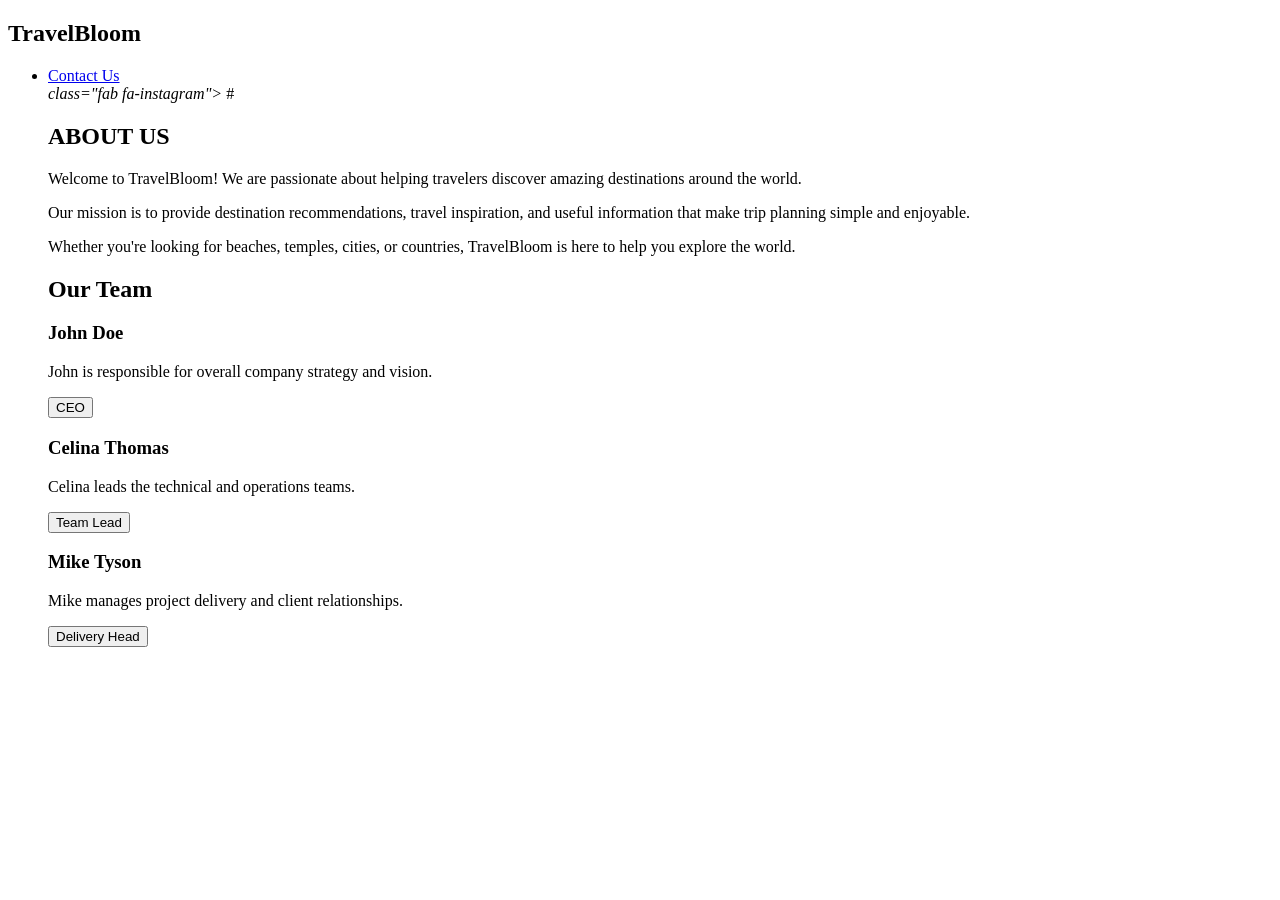
==== about_us.html @ 3e04e647 "update" ====
<!DOCTYPE html>
<html lang="en">
<head>
    <meta charset="UTF-8">
    <meta name="viewport" content="width=device-width, initial-scale=1.0">
    <title>About Us - TravelBloom</title>

    <link rel="stylesheet" href="travel_recommendationstylesheet"
        href="https://cdnjs.cloudflare.com/ajax/libs/font-awesome/6.5lass="navbar">

        <div class="logo">
            <i class="fas fa-globe"></i>
            <h2>TravelBloom</h2>
        </div>

        <ul class="nav-links">
            <li><a href="travel_ation.htmlHome</a></li>
            <li><aout_us.htmlAbout Us</a></li>
            <li><a href="contact_us.html">Contact Us</a></li/ul>

    </nav>

    <div class="social-icons">
        <a href="#"><i class="fab fa-twitter"       <a href="#"><i class="fab fa-facebook-f"></i></a>
 class="fab fa-instagram"></i></a>
        #<i class="fab fa-youtube"></i></a>
    </div>

    <section class="about-page">

        <div class="about-content">

            <h1>ABOUT US</h1>

            <div class="about-box">
                <p>
                    Welcome to TravelBloom! We are passionate about helping
                    travelers discover amazing destinations around the world.
                </p>

                <p>
                    Our mission is to provide destination recommendations,
                    travel inspiration, and useful information that make trip
                    planning simple and enjoyable.
                </p>

                <p>
                    Whether you're looking for beaches, temples, cities, or
                    countries, TravelBloom is here to help you explore the world.
                </p>
            </div>

            <h2 class="team-title">Our Team</h2>

            <div class="team-container">

                <div class="member">
                    <i class="fas fa-user-circle"></i>
                    <h3>John Doe</h3>
                    <p>John is responsible for overall company strategy and vision.</p>
                    <button>CEO</button>
                </div>

                <div class="member">
                    <i class="fas fa-user-circle"></i>
                    <h3>Celina Thomas</h3>
                    <p>Celina leads the technical and operations teams.</p>
                    <button>Team Lead</button>
                </div>

                <div class="member">
                    <i class="fas fa-user-circle"></i>
                    <h3>Mike Tyson</h3>
                    <p>Mike manages project delivery and client relationships.</p>
                    <button>Delivery Head</button>
                </div>

            </div>

        </div>

    </section>

</body>
</html>
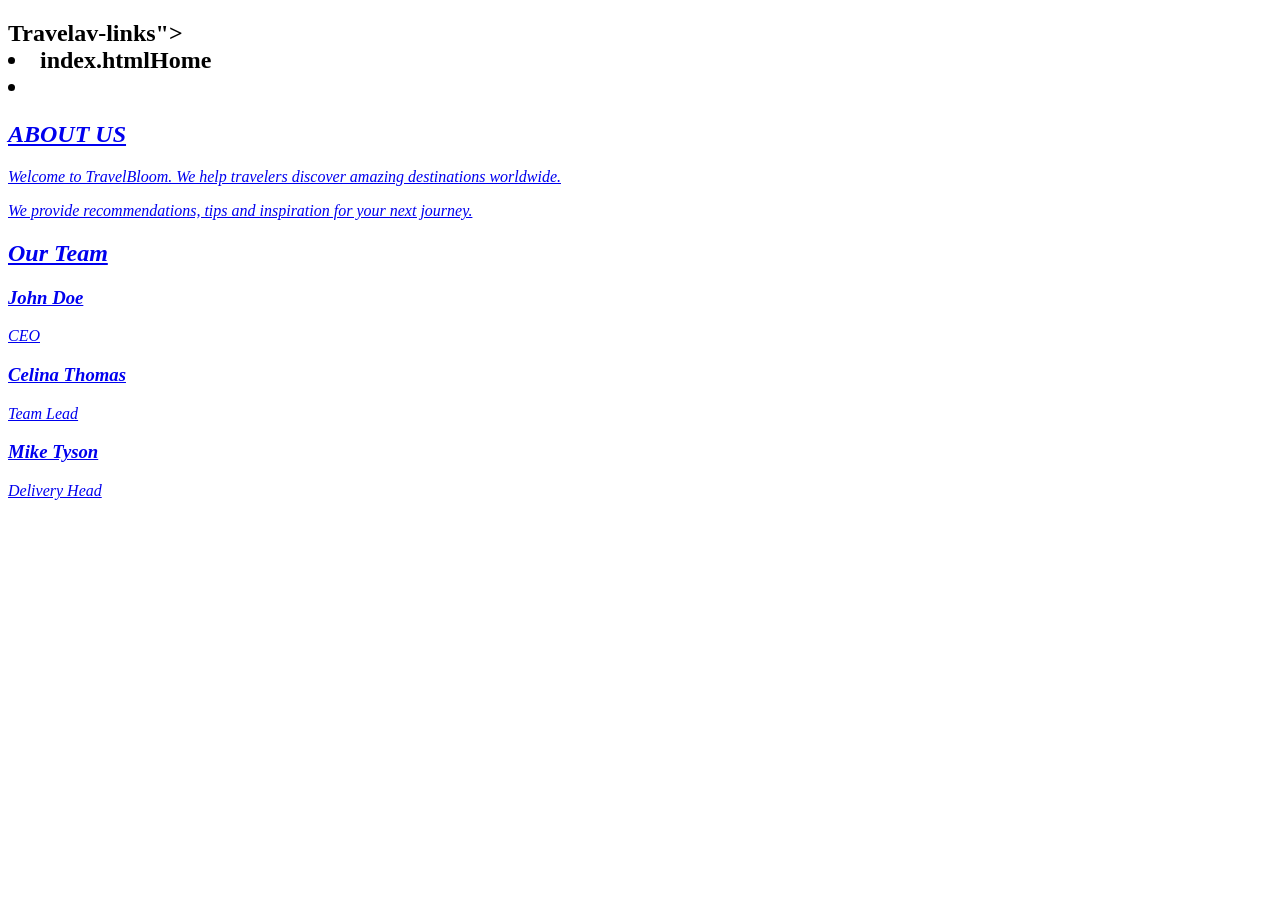
==== commit 06449ca6: "update" ====
--- a/about_us.html
+++ b/about_us.html
@@ -3,83 +3,75 @@
 <head>
     <meta charset="UTF-8">
     <meta name="viewport" content="width=device-width, initial-scale=1.0">
-    <title>About Us - TravelBloom</title>
+    <title>About Us</title>
 
-    <link rel="stylesheet" href="travel_recommendationstylesheet"
-        href="https://cdnjs.cloudflare.com/ajax/libs/font-awesome/6.5lass="navbar">
+    <linkl_recommendation.css
 
-        <div class="logo">
-            <i class="fas fa-globe"></i>
-            <h2>TravelBloom</h2>
+    <link rel="stylesheet"
+        href="https://cdnjs.cloudflare.com/ajax/libs/font-awesome/6.5.1/css/all.min.css">
+</head>
+<body>
+
+<nav class="navbar">
+    <div class="logo">
+        <i class="fas fa-globe"></i>
+        <h2>Travelav-links">
+        <li>index.htmlHome</a></li>
+        <li><a href="htmlAbout Us</a></li>
+        <li><a href="contact_us.htmls</a></li>
+    </ul>
+</nav>
+
+<div class="social-icons">
+    <a href="#"><i class="ter"></i></a>
+    <a href="#"><i class="fab fa-facebook-f    <ai class="fab fa-instagram"></i></a>
+    <a href="#"><i class="fab fa-youtube"/div>
+
+<section class="about-page">
+
+    <div class="about-content">
+
+        <h1>ABOUT US</h1>
+
+        <div class="about-box">
+            <p>
+                Welcome to TravelBloom. We help travelers discover
+                amazing destinations worldwide.
+            </p>
+
+            <p>
+                We provide recommendations, tips and inspiration
+                for your next journey.
+            </p>
         </div>
 
-        <ul class="nav-links">
-            <li><a href="travel_ation.htmlHome</a></li>
-            <li><aout_us.htmlAbout Us</a></li>
-            <li><a href="contact_us.html">Contact Us</a></li/ul>
+        <h2 class="team-title">Our Team</h2>
 
-    </nav>
+        <div class="team-container">
 
-    <div class="social-icons">
-        <a href="#"><i class="fab fa-twitter"       <a href="#"><i class="fab fa-facebook-f"></i></a>
- class="fab fa-instagram"></i></a>
-        #<i class="fab fa-youtube"></i></a>
-    </div>
-
-    <section class="about-page">
-
-        <div class="about-content">
-
-            <h1>ABOUT US</h1>
-
-            <div class="about-box">
-                <p>
-                    Welcome to TravelBloom! We are passionate about helping
-                    travelers discover amazing destinations around the world.
-                </p>
-
-                <p>
-                    Our mission is to provide destination recommendations,
-                    travel inspiration, and useful information that make trip
-                    planning simple and enjoyable.
-                </p>
-
-                <p>
-                    Whether you're looking for beaches, temples, cities, or
-                    countries, TravelBloom is here to help you explore the world.
-                </p>
+            <div class="member">
+                <i class="fas fa-user-circle"></i>
+                <h3>John Doe</h3>
+                <p>CEO</p>
             </div>
 
-            <h2 class="team-title">Our Team</h2>
+            <div class="member">
+                <i class="fas fa-user-circle"></i>
+                <h3>Celina Thomas</h3>
+                <p>Team Lead</p>
+            </div>
 
-            <div class="team-container">
-
-                <div class="member">
-                    <i class="fas fa-user-circle"></i>
-                    <h3>John Doe</h3>
-                    <p>John is responsible for overall company strategy and vision.</p>
-                    <button>CEO</button>
-                </div>
-
-                <div class="member">
-                    <i class="fas fa-user-circle"></i>
-                    <h3>Celina Thomas</h3>
-                    <p>Celina leads the technical and operations teams.</p>
-                    <button>Team Lead</button>
-                </div>
-
-                <div class="member">
-                    <i class="fas fa-user-circle"></i>
-                    <h3>Mike Tyson</h3>
-                    <p>Mike manages project delivery and client relationships.</p>
-                    <button>Delivery Head</button>
-                </div>
-
+            <div class="member">
+                <i class="fas fa-user-circle"></i>
+                <h3>Mike Tyson</h3>
+                <p>Delivery Head</p>
             </div>
 
         </div>
 
-    </section>
+    </div>
+
+</section>
 
 </body>
 </html>
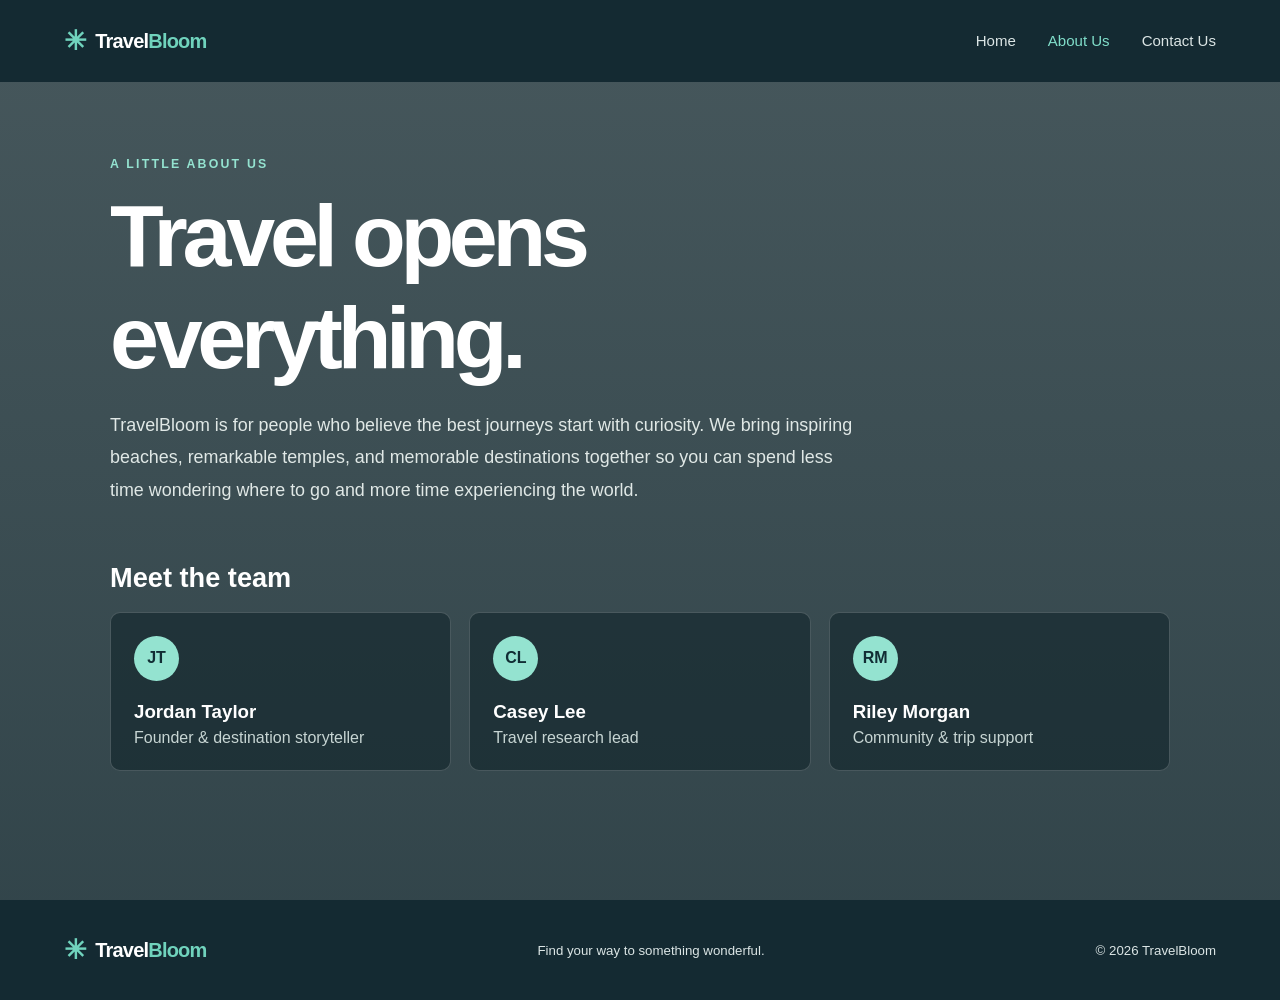
==== commit 7770c042: "update latest" ====
--- a/about_us.html
+++ b/about_us.html
@@ -3,75 +3,59 @@
 <head>
     <meta charset="UTF-8">
     <meta name="viewport" content="width=device-width, initial-scale=1.0">
-    <title>About Us</title>
-
-    <linkl_recommendation.css
-
-    <link rel="stylesheet"
-        href="https://cdnjs.cloudflare.com/ajax/libs/font-awesome/6.5.1/css/all.min.css">
+    <meta name="description" content="Learn how TravelBloom helps curious travelers find inspiring places.">
+    <title>About Us | TravelBloom</title>
+    <link rel="stylesheet" href="travel_recommendation.css">
 </head>
 <body>
+    <nav class="navbar" aria-label="Main navigation">
+        <a class="logo" href="index.html" aria-label="TravelBloom home">
+            <span class="logo-mark" aria-hidden="true">✳</span>
+            <span>Travel<span class="logo-accent">Bloom</span></span>
+        </a>
+        <ul class="nav-links">
+            <li><a href="index.html">Home</a></li>
+            <li><a class="active" href="about_us.html" aria-current="page">About Us</a></li>
+            <li><a href="contact_us.html">Contact Us</a></li>
+        </ul>
+    </nav>
 
-<nav class="navbar">
-    <div class="logo">
-        <i class="fas fa-globe"></i>
-        <h2>Travelav-links">
-        <li>index.htmlHome</a></li>
-        <li><a href="htmlAbout Us</a></li>
-        <li><a href="contact_us.htmls</a></li>
-    </ul>
-</nav>
-
-<div class="social-icons">
-    <a href="#"><i class="ter"></i></a>
-    <a href="#"><i class="fab fa-facebook-f    <ai class="fab fa-instagram"></i></a>
-    <a href="#"><i class="fab fa-youtube"/div>
-
-<section class="about-page">
-
-    <div class="about-content">
-
-        <h1>ABOUT US</h1>
-
-        <div class="about-box">
-            <p>
-                Welcome to TravelBloom. We help travelers discover
-                amazing destinations worldwide.
+    <main class="about-page">
+        <section class="about-content" aria-labelledby="about-title">
+            <p class="eyebrow">A little about us</p>
+            <h1 class="page-title" id="about-title">Travel opens<br>everything.</h1>
+            <p class="about-intro">
+                TravelBloom is for people who believe the best journeys start with curiosity.
+                We bring inspiring beaches, remarkable temples, and memorable destinations
+                together so you can spend less time wondering where to go and more time
+                experiencing the world.
             </p>
 
-            <p>
-                We provide recommendations, tips and inspiration
-                for your next journey.
-            </p>
-        </div>
+            <h2 class="team-title">Meet the team</h2>
+            <div class="team-container">
+                <article class="member">
+                    <span class="member-badge" aria-hidden="true">JT</span>
+                    <h3>Jordan Taylor</h3>
+                    <p>Founder &amp; destination storyteller</p>
+                </article>
+                <article class="member">
+                    <span class="member-badge" aria-hidden="true">CL</span>
+                    <h3>Casey Lee</h3>
+                    <p>Travel research lead</p>
+                </article>
+                <article class="member">
+                    <span class="member-badge" aria-hidden="true">RM</span>
+                    <h3>Riley Morgan</h3>
+                    <p>Community &amp; trip support</p>
+                </article>
+            </div>
+        </section>
+    </main>
 
-        <h2 class="team-title">Our Team</h2>
-
-        <div class="team-container">
-
-            <div class="member">
-                <i class="fas fa-user-circle"></i>
-                <h3>John Doe</h3>
-                <p>CEO</p>
-            </div>
-
-            <div class="member">
-                <i class="fas fa-user-circle"></i>
-                <h3>Celina Thomas</h3>
-                <p>Team Lead</p>
-            </div>
-
-            <div class="member">
-                <i class="fas fa-user-circle"></i>
-                <h3>Mike Tyson</h3>
-                <p>Delivery Head</p>
-            </div>
-
-        </div>
-
-    </div>
-
-</section>
-
+    <footer class="site-footer">
+        <a class="logo" href="index.html"><span class="logo-mark" aria-hidden="true">✳</span><span>Travel<span class="logo-accent">Bloom</span></span></a>
+        <p>Find your way to something wonderful.</p>
+        <span>© 2026 TravelBloom</span>
+    </footer>
 </body>
-</html>+</html>
--- a/travel_recommendation.css
+++ b/travel_recommendation.css
@@ -0,0 +1,606 @@
+:root {
+    color-scheme: light;
+    --ink: #172a35;
+    --muted: #647681;
+    --teal: #087e83;
+    --teal-dark: #06666b;
+    --paper: #f5f7f5;
+    --white: #fff;
+}
+
+* {
+    box-sizing: border-box;
+}
+
+html {
+    scroll-behavior: smooth;
+}
+
+body {
+    margin: 0;
+    color: var(--ink);
+    background: var(--paper);
+    font-family: "Avenir Next", Avenir, "Segoe UI", sans-serif;
+}
+
+a {
+    color: inherit;
+}
+
+.visually-hidden {
+    position: absolute;
+    width: 1px;
+    height: 1px;
+    padding: 0;
+    margin: -1px;
+    overflow: hidden;
+    clip: rect(0, 0, 0, 0);
+    white-space: nowrap;
+    border: 0;
+}
+
+.navbar {
+    position: relative;
+    z-index: 2;
+    display: flex;
+    min-height: 82px;
+    align-items: center;
+    justify-content: space-between;
+    gap: 28px;
+    padding: 14px clamp(20px, 5vw, 76px);
+    color: var(--white);
+    background: #142a32;
+}
+
+.logo {
+    display: inline-flex;
+    flex-shrink: 0;
+    align-items: center;
+    gap: 9px;
+    color: var(--white);
+    font-size: 1.25rem;
+    font-weight: 750;
+    letter-spacing: -.04em;
+    text-decoration: none;
+}
+
+.logo-mark {
+    color: #70d3bd;
+    font-size: 1.7rem;
+}
+
+.logo-accent {
+    color: #70d3bd;
+}
+
+.nav-links {
+    display: flex;
+    flex-shrink: 0;
+    gap: clamp(16px, 2.5vw, 34px);
+    padding: 0;
+    margin: 0;
+    list-style: none;
+}
+
+.nav-links a {
+    color: #dbe5e5;
+    font-size: .94rem;
+    text-decoration: none;
+    transition: color .2s ease;
+}
+
+.nav-links a:hover,
+.nav-links a.active {
+    color: #80deca;
+}
+
+.search-box {
+    display: flex;
+    flex: 1;
+    max-width: 505px;
+    align-items: center;
+    gap: 7px;
+    padding: 6px;
+    border-radius: 9px;
+    background: var(--white);
+}
+
+.search-box input {
+    width: 100%;
+    min-width: 80px;
+    padding: 9px 10px;
+    border: 0;
+    outline: 0;
+    color: var(--ink);
+    font: inherit;
+    font-size: .85rem;
+}
+
+.search-box input::placeholder {
+    color: #87959b;
+}
+
+.button {
+    display: inline-flex;
+    min-height: 40px;
+    align-items: center;
+    justify-content: center;
+    padding: 0 15px;
+    border: 0;
+    border-radius: 6px;
+    cursor: pointer;
+    font: inherit;
+    font-size: .86rem;
+    font-weight: 700;
+    text-decoration: none;
+    transition: background .2s ease, transform .2s ease;
+}
+
+.button:hover {
+    transform: translateY(-1px);
+}
+
+.button-primary {
+    color: var(--white);
+    background: var(--teal);
+}
+
+.button-primary:hover {
+    background: var(--teal-dark);
+}
+
+.button-quiet {
+    color: var(--teal-dark);
+    background: #e9f2ef;
+}
+
+.hero {
+    position: relative;
+    display: flex;
+    min-height: min(720px, calc(100vh - 82px));
+    align-items: center;
+    padding: 80px clamp(35px, 13vw, 190px);
+    color: var(--white);
+    background:
+        linear-gradient(90deg, rgba(9, 28, 35, .78) 0%, rgba(9, 28, 35, .49) 48%, rgba(9, 28, 35, .08) 100%),
+        url("https://images.unsplash.com/photo-1500530855697-b586d89ba3ee?auto=format&fit=crop&w=2000&q=85") center 52% / cover no-repeat;
+}
+
+.hero-content {
+    width: min(100%, 650px);
+}
+
+.eyebrow {
+    margin: 0 0 14px;
+    color: #94e3d0;
+    font-size: .77rem;
+    font-weight: 750;
+    letter-spacing: .18em;
+    text-transform: uppercase;
+}
+
+.hero h1 {
+    margin: 0 0 20px;
+    font-size: clamp(3.5rem, 7.5vw, 6.5rem);
+    font-weight: 750;
+    letter-spacing: -.06em;
+    line-height: .98;
+}
+
+.hero-copy {
+    max-width: 490px;
+    margin: 0 0 28px;
+    color: #e0e8e6;
+    font-size: 1.08rem;
+    line-height: 1.75;
+}
+
+.book-button {
+    min-height: 48px;
+    padding: 0 23px;
+}
+
+.social-rail {
+    position: absolute;
+    top: 50%;
+    left: clamp(16px, 3vw, 42px);
+    display: flex;
+    flex-direction: column;
+    gap: 13px;
+    transform: translateY(-50%);
+}
+
+.social-rail a {
+    display: grid;
+    width: 36px;
+    height: 36px;
+    place-items: center;
+    border: 1px solid rgba(255, 255, 255, .55);
+    border-radius: 50%;
+    color: var(--white);
+    font-size: .78rem;
+    font-weight: 700;
+    text-decoration: none;
+}
+
+.social-rail a:hover {
+    color: var(--ink);
+    background: var(--white);
+}
+
+.scroll-cue {
+    position: absolute;
+    right: clamp(20px, 5vw, 76px);
+    bottom: 32px;
+    display: flex;
+    align-items: center;
+    gap: 12px;
+    color: #e0e8e6;
+    font-size: .76rem;
+    letter-spacing: .1em;
+    text-decoration: none;
+    text-transform: uppercase;
+}
+
+.scroll-cue span {
+    color: #94e3d0;
+    font-size: 1.4rem;
+}
+
+.section-wrap {
+    width: min(1160px, calc(100% - 48px));
+    margin: 0 auto;
+}
+
+.discover {
+    min-height: 370px;
+    padding: 86px 0 100px;
+}
+
+.section-heading {
+    max-width: 680px;
+    margin: 0 auto;
+    text-align: center;
+}
+
+.section-heading .eyebrow {
+    color: var(--teal);
+}
+
+.section-heading h2 {
+    margin: 0 0 12px;
+    font-size: clamp(2rem, 4vw, 3rem);
+    letter-spacing: -.05em;
+}
+
+.section-heading > p:last-child {
+    margin: 0;
+    color: var(--muted);
+    line-height: 1.7;
+}
+
+.results-status {
+    min-height: 24px;
+    margin: 34px 0 18px;
+    color: var(--muted);
+    text-align: center;
+}
+
+.results-grid {
+    display: grid;
+    grid-template-columns: repeat(auto-fit, minmax(min(100%, 260px), 1fr));
+    gap: 22px;
+}
+
+.result-card {
+    overflow: hidden;
+    border-radius: 12px;
+    background: var(--white);
+    box-shadow: 0 10px 30px rgba(23, 42, 53, .08);
+}
+
+.result-card img {
+    display: block;
+    width: 100%;
+    height: 210px;
+    object-fit: cover;
+    background: #dce6e2;
+}
+
+.result-card-content {
+    padding: 20px 21px 23px;
+}
+
+.result-category {
+    margin: 0 0 8px;
+    color: var(--teal);
+    font-size: .7rem;
+    font-weight: 750;
+    letter-spacing: .12em;
+    text-transform: uppercase;
+}
+
+.result-card h3 {
+    margin: 0 0 9px;
+    font-size: 1.25rem;
+}
+
+.result-card p:last-child {
+    margin: 0;
+    color: var(--muted);
+    font-size: .92rem;
+    line-height: 1.65;
+}
+
+.site-footer {
+    display: flex;
+    min-height: 100px;
+    align-items: center;
+    justify-content: space-between;
+    gap: 20px;
+    padding: 22px clamp(20px, 5vw, 76px);
+    color: #dbe5e5;
+    background: #142a32;
+    font-size: .83rem;
+}
+
+.site-footer p {
+    margin: 0;
+}
+
+.about-page,
+.contact-page {
+    min-height: calc(100vh - 82px);
+    padding: 75px 24px;
+    background:
+        linear-gradient(rgba(13, 35, 42, .76), rgba(13, 35, 42, .84)),
+        url("https://images.unsplash.com/photo-1470770841072-f978cf4d019e?auto=format&fit=crop&w=2000&q=85") center / cover fixed;
+}
+
+.about-content,
+.contact-layout {
+    width: min(1060px, 100%);
+    margin: auto;
+    color: var(--white);
+}
+
+.page-title {
+    margin: 0 0 20px;
+    font-size: clamp(3rem, 7vw, 5.5rem);
+    letter-spacing: -.06em;
+}
+
+.about-intro {
+    max-width: 760px;
+    margin: 0;
+    color: #e0e8e6;
+    font-size: 1.12rem;
+    line-height: 1.8;
+}
+
+.team-title {
+    margin: 56px 0 18px;
+    font-size: 1.7rem;
+}
+
+.team-container {
+    display: grid;
+    grid-template-columns: repeat(3, minmax(0, 1fr));
+    gap: 18px;
+}
+
+.member {
+    padding: 23px;
+    border: 1px solid rgba(255, 255, 255, .19);
+    border-radius: 10px;
+    background: rgba(9, 28, 35, .5);
+}
+
+.member-badge {
+    display: grid;
+    width: 45px;
+    height: 45px;
+    margin-bottom: 20px;
+    place-items: center;
+    border-radius: 50%;
+    color: #112d34;
+    background: #94e3d0;
+    font-weight: 800;
+}
+
+.member h3 {
+    margin: 0 0 6px;
+}
+
+.member p {
+    margin: 0;
+    color: #c7d5d3;
+}
+
+.contact-layout {
+    display: grid;
+    grid-template-columns: 1fr minmax(300px, 480px);
+    align-items: center;
+    gap: 60px;
+}
+
+.contact-intro {
+    max-width: 400px;
+    color: #e0e8e6;
+    line-height: 1.7;
+}
+
+.contact-email {
+    display: inline-block;
+    margin-top: 12px;
+    color: #94e3d0;
+    text-decoration: none;
+}
+
+.contact-form {
+    display: flex;
+    flex-direction: column;
+    gap: 15px;
+    padding: 28px;
+    border: 1px solid rgba(255, 255, 255, .18);
+    border-radius: 12px;
+    background: rgba(9, 28, 35, .58);
+}
+
+.contact-form label {
+    display: flex;
+    flex-direction: column;
+    gap: 7px;
+    font-size: .9rem;
+    font-weight: 650;
+}
+
+.contact-form input,
+.contact-form textarea {
+    width: 100%;
+    padding: 12px 13px;
+    border: 1px solid #d2ddda;
+    border-radius: 6px;
+    color: var(--ink);
+    font: inherit;
+}
+
+.contact-form textarea {
+    resize: vertical;
+}
+
+.form-note {
+    margin: 0;
+    color: #c7d5d3;
+    font-size: .82rem;
+    line-height: 1.5;
+}
+
+@media (max-width: 980px) {
+    .navbar {
+        flex-wrap: wrap;
+        gap: 14px 24px;
+    }
+
+    .search-box {
+        order: 3;
+        flex-basis: 100%;
+        max-width: none;
+    }
+
+    .hero {
+        min-height: 660px;
+    }
+}
+
+@media (max-width: 640px) {
+    .navbar {
+        justify-content: space-between;
+        padding: 14px 18px;
+    }
+
+    .logo {
+        font-size: 1.1rem;
+    }
+
+    .nav-links {
+        order: 2;
+        gap: 14px;
+    }
+
+    .nav-links a {
+        font-size: .8rem;
+    }
+
+    .search-box {
+        gap: 4px;
+    }
+
+    .search-box input {
+        padding-left: 5px;
+        font-size: .78rem;
+    }
+
+    .search-box .button {
+        min-height: 36px;
+        padding: 0 9px;
+        font-size: .78rem;
+    }
+
+    .hero {
+        min-height: 620px;
+        align-items: flex-start;
+        padding: 95px 28px 70px;
+        background-position: 57% center;
+    }
+
+    .hero h1 {
+        font-size: clamp(3.1rem, 14vw, 5rem);
+    }
+
+    .hero-copy {
+        font-size: .98rem;
+    }
+
+    .social-rail {
+        top: auto;
+        right: 24px;
+        bottom: 22px;
+        left: auto;
+        flex-direction: row;
+        transform: none;
+    }
+
+    .scroll-cue {
+        display: none;
+    }
+
+    .section-wrap {
+        width: min(100% - 32px, 1160px);
+    }
+
+    .discover {
+        padding: 66px 0 75px;
+    }
+
+    .site-footer {
+        flex-direction: column;
+        align-items: flex-start;
+        gap: 12px;
+    }
+
+    .team-container,
+    .contact-layout {
+        grid-template-columns: 1fr;
+    }
+
+    .about-page,
+    .contact-page {
+        padding: 60px 20px;
+        background-attachment: scroll;
+    }
+
+    .team-title {
+        margin-top: 38px;
+    }
+
+    .contact-layout {
+        gap: 30px;
+    }
+
+    .contact-form {
+        padding: 21px;
+    }
+}
+
+@media (prefers-reduced-motion: reduce) {
+    html {
+        scroll-behavior: auto;
+    }
+
+    *,
+    *::before,
+    *::after {
+        transition-duration: .01ms !important;
+    }
+}
